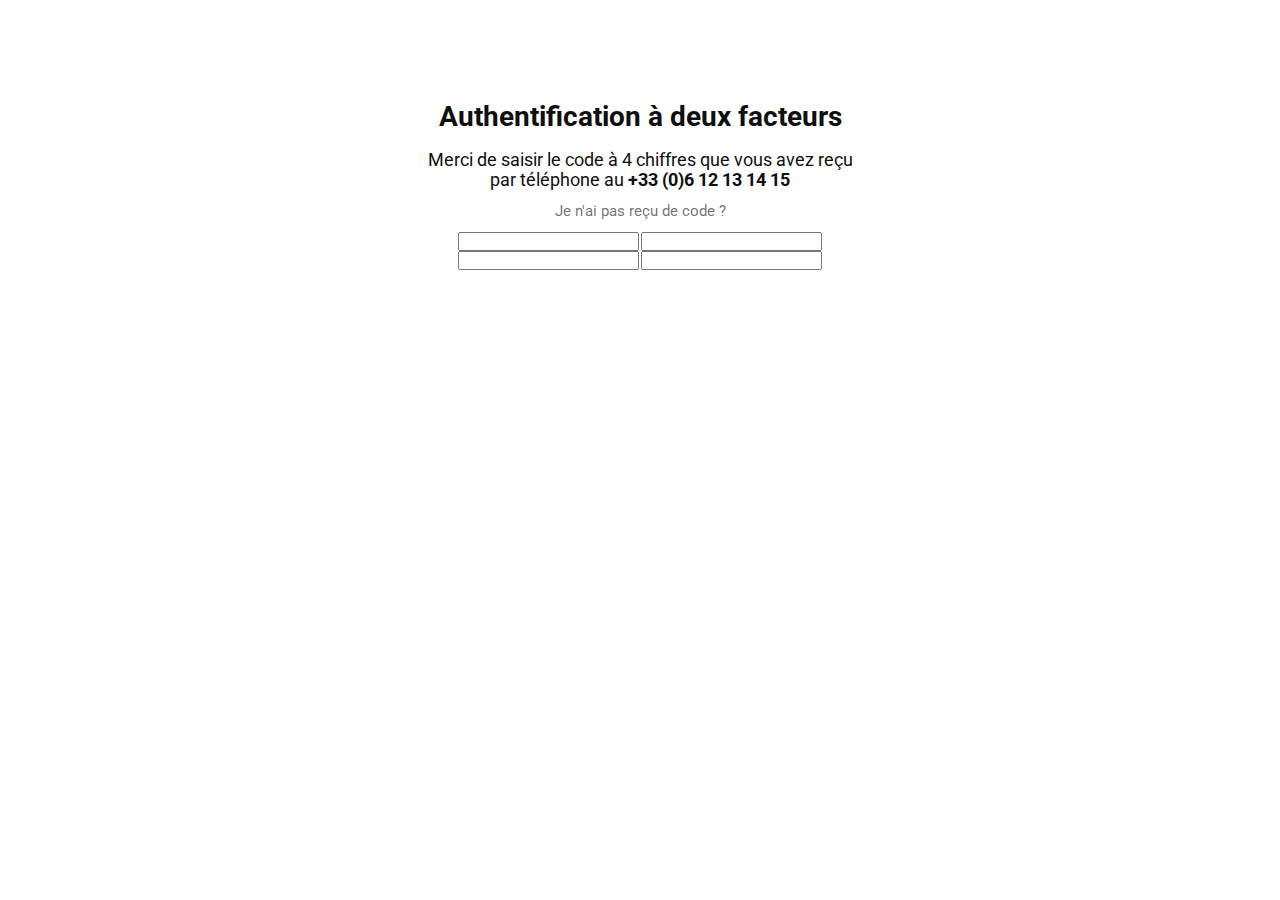
==== login.html @ 9f0adcac "alphacap test - step 1" ====
<!DOCTYPE html>
<html lang="fr">
<head>
    <meta charset="UTF-8">
    <meta http-equiv="X-UA-Compatible" content="IE=edge">
    <meta name="viewport" content="width=device-width, initial-scale=1.0">
    <title>code-auth</title>
    <link rel="stylesheet" href="./login.css">
    <script src="./login.js" defer></script>
</head>
<body>
    <main>
        <div class="container">
            <div class="code-auth-content">
                <h1>Authentification à deux facteurs</h1>
                <p>Merci de saisir le code à 4 chiffres que vous avez reçu par téléphone au <strong>+33 (0)6 12 13 14 15</strong></p>
                <a href="/">Je n'ai pas reçu de code ?</a>
                <form action="">
                    <input type="number" name="" id="">
                    <input type="number" name="" id="">
                    <input type="number" name="" id="">
                    <input type="number" name="" id="">
                </form>
            </div>
            <div class="alert-error">
                <span>&nbsp;</span>
            </div>
        </div>
    </main>
</body>
</html>
---- login.css ----
@import url('https://fonts.googleapis.com/css2?family=Bebas+Neue&family=Roboto:wght@400;700&display=swap');

html {
    font-size: 62.5%;
}

body {
    --dark: 15 15 15;
    --grey: 70 70 70;
    --violet: 31 15 87;
}

body, body * {
    margin: 0;
    padding: 0;
    box-sizing: border-box;
    font-family: 'Roboto', sans-serif;
    color: rgb(var(--dark));
}

.container, .code-auth-content {
    display: flex;
    flex-direction: column;
}

.container {
    width: clamp(28rem, 85%, 45rem);
    height: 100vh;
    margin: 0 auto;
    padding-top: 10rem;
}

.code-auth-content {
    width: 100%;
    text-align: center;
    gap: 1.2rem;
}

.code-auth-content h1 {
    font-size: clamp(2.8rem, 50%, 4rem);
    font-weight: 700;
    margin-bottom: .5rem;
}

.code-auth-content p {
    font-size: 1.75rem;
}

.code-auth-content strong {
    font-weight: 700;
}

.code-auth-content a {
    font-size: 1.5rem;
    text-decoration: none;
    color: rgb(var(--dark) / .6);
}
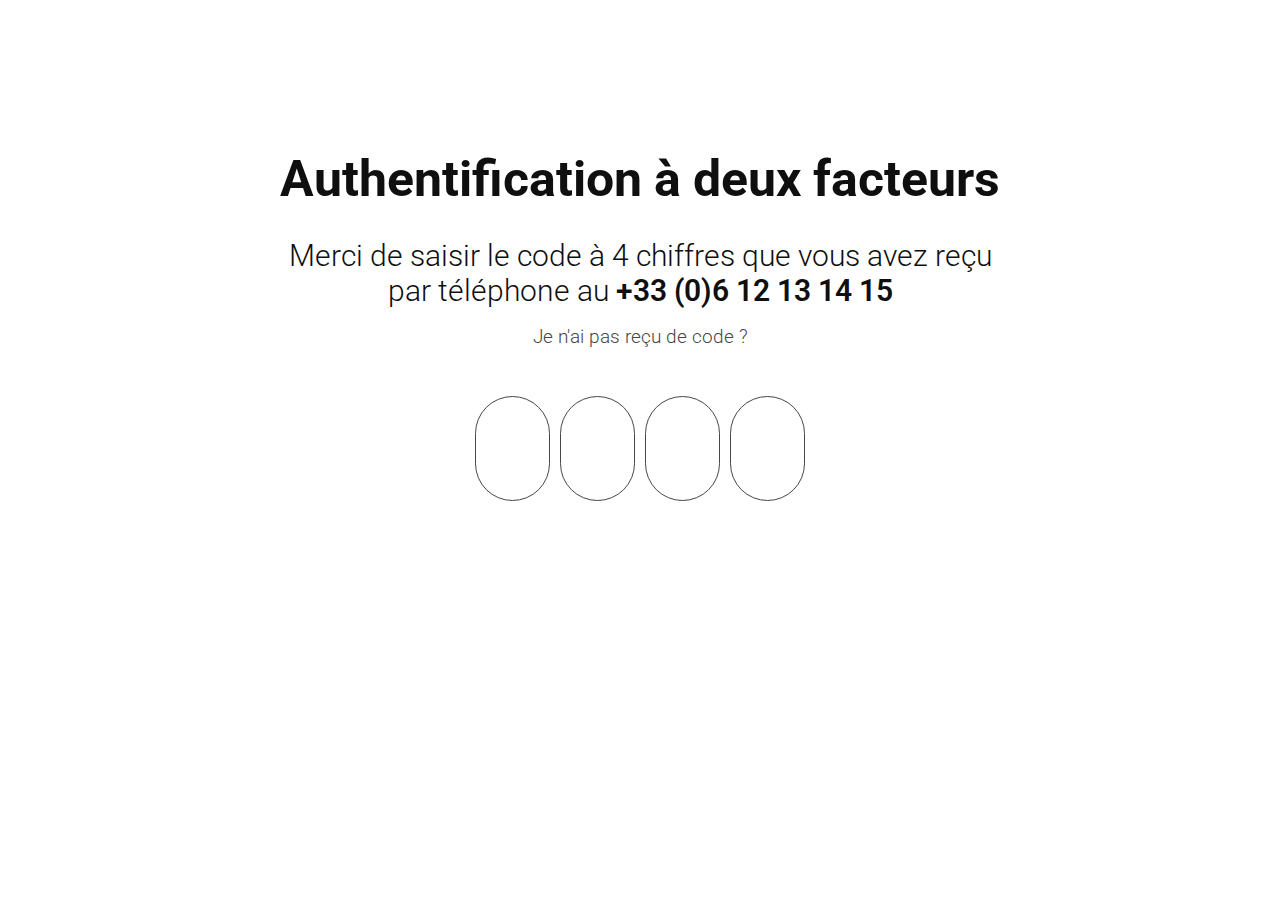
==== commit c056b020: "alphacap test - step 2 (progress on css)" ====
--- a/login.html
+++ b/login.html
@@ -5,6 +5,7 @@
     <meta http-equiv="X-UA-Compatible" content="IE=edge">
     <meta name="viewport" content="width=device-width, initial-scale=1.0">
     <title>code-auth</title>
+    <link rel="shortcut icon" href="https://www.alphacap.fr/favicon.ico" type="image/x-icon">
     <link rel="stylesheet" href="./login.css">
     <script src="./login.js" defer></script>
 </head>
@@ -14,12 +15,12 @@
             <div class="code-auth-content">
                 <h1>Authentification à deux facteurs</h1>
                 <p>Merci de saisir le code à 4 chiffres que vous avez reçu par téléphone au <strong>+33 (0)6 12 13 14 15</strong></p>
-                <a href="/">Je n'ai pas reçu de code ?</a>
+                <a href="#">Je n'ai pas reçu de code ?</a>
                 <form action="">
-                    <input type="number" name="" id="">
-                    <input type="number" name="" id="">
-                    <input type="number" name="" id="">
-                    <input type="number" name="" id="">
+                    <input type="number" name="one" id="one">
+                    <input type="number" name="two" id="two">
+                    <input type="number" name="three" id="three">
+                    <input type="number" name="four" id="four">
                 </form>
             </div>
             <div class="alert-error">
--- a/login.css
+++ b/login.css
@@ -1,14 +1,44 @@
-@import url('https://fonts.googleapis.com/css2?family=Bebas+Neue&family=Roboto:wght@400;700&display=swap');
+@import url('https://fonts.googleapis.com/css2?family=Bebas+Neue&family=Roboto:wght@300;400;600;700&display=swap');
 
 html {
     font-size: 62.5%;
 }
 
+/*================================================| GENERICS |================================================*/
+
 body {
+    /*--------------< Colors >--------------*/
     --dark: 15 15 15;
     --grey: 70 70 70;
     --violet: 31 15 87;
+    
+    /*--------------< Font sizes >--------------*/
+    --base-size: 8vw;
+    --min-size: 3.2rem;
+    --max-size: 5rem;
+    
+    /*--------------< Responsive ratios >--------------*/
+    --h1-ratio: 1;
+    --p-ratio: .6;
+    --link-ratio: .38;
+    --h1-clamp: clamp(calc(var(--min-size) * var(--h1-ratio)), calc(var(--base-size) * var(--h1-ratio)), calc(var(--max-size) * var(--h1-ratio)));
+    --p-clamp: clamp(calc(var(--min-size) * var(--p-ratio)), calc(var(--base-size) * var(--p-ratio)), calc(var(--max-size) * var(--p-ratio)));
+    --link-clamp: clamp(calc(var(--min-size) * var(--link-ratio)), calc(var(--base-size) * var(--link-ratio)), calc(var(--max-size) * var(--link-ratio)));
 }
+
+/*Removing Firefox default appareance of input of type number*/
+input[type="number"] {
+    -moz-appearance: textfield;
+}
+
+/*Removing Chromium default appareance of input of type number*/
+input::-webkit-outer-spin-button,
+input::-webkit-inner-spin-button {
+    -webkit-appearance: none;
+    margin: 0;
+}
+
+/*================================================| MAIN |================================================*/
 
 body, body * {
     margin: 0;
@@ -16,6 +46,7 @@
     box-sizing: border-box;
     font-family: 'Roboto', sans-serif;
     color: rgb(var(--dark));
+    font-weight: 300;
 }
 
 .container, .code-auth-content {
@@ -24,34 +55,60 @@
 }
 
 .container {
-    width: clamp(28rem, 85%, 45rem);
+    justify-content: space-between;
+    width: clamp(28rem, 85%, 75rem);
     height: 100vh;
     margin: 0 auto;
-    padding-top: 10rem;
+    padding-top: 15rem;
 }
 
 .code-auth-content {
     width: 100%;
     text-align: center;
-    gap: 1.2rem;
+    gap: 1.75rem;
 }
 
 .code-auth-content h1 {
-    font-size: clamp(2.8rem, 50%, 4rem);
+    font-size: var(--h1-clamp);
     font-weight: 700;
-    margin-bottom: .5rem;
+    margin-bottom: 1.2rem;
 }
 
 .code-auth-content p {
-    font-size: 1.75rem;
+    font-size: var(--p-clamp);
 }
 
 .code-auth-content strong {
-    font-weight: 700;
+    font-weight: 600;
 }
 
 .code-auth-content a {
-    font-size: 1.5rem;
+    font-size: var(--link-clamp);
     text-decoration: none;
-    color: rgb(var(--dark) / .6);
+    color: rgb(var(--grey));
+}
+
+.code-auth-content a:hover {
+    text-decoration: underline;
+}
+
+.code-auth-content form {
+    margin-top: 3rem;
+    display: inherit;
+    gap: 1rem;
+    justify-content: center;
+}
+
+.code-auth-content form input {
+    width: 7.5rem;
+    height: 10.5rem;
+    border-radius: 5rem;
+    border: .1rem solid rgb(var(--grey));
+    font-size: 6rem;
+    text-align: center;
+}
+
+.code-auth-content form input:target {
+    color: rgb(var(--violet));
+    border: .1rem solid rgb(var(--violet));
 }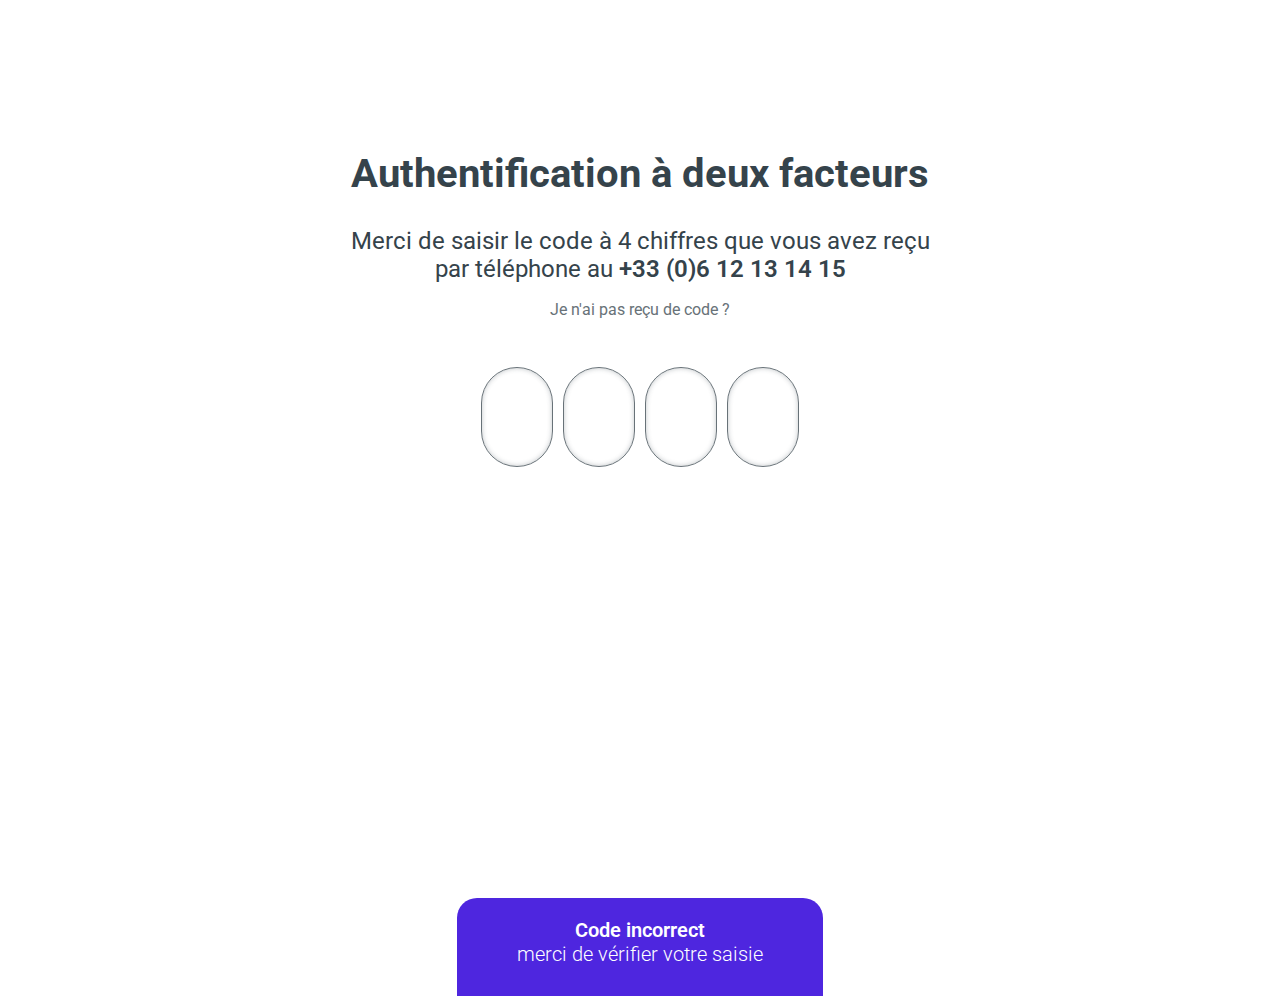
==== commit 6d6cba67: "alphacap test - step 3 (css done | progress on js)" ====
--- a/login.html
+++ b/login.html
@@ -24,7 +24,7 @@
                 </form>
             </div>
             <div class="alert-error">
-                <span>&nbsp;</span>
+                <span></span>
             </div>
         </div>
     </main>
--- a/login.css
+++ b/login.css
@@ -1,29 +1,45 @@
 @import url('https://fonts.googleapis.com/css2?family=Bebas+Neue&family=Roboto:wght@300;400;600;700&display=swap');
+
+:root {
+    /*--------------< Colors >--------------*/
+    --dark: 53 67 75;
+    --grey: 104 114 120;
+    --violet: 78 38 223;
+    --clear: 255 255 255;
+    
+    /*--------------< Sizes >--------------*/
+    --base-size: 8vw;
+    --min-size: 3rem;
+    --max-size: 4rem;
+    
+    /*--------------< Ratios >--------------*/
+    --main-title-ratio: 1;
+    --desc-text-ratio: .6;
+    --link-ratio: .4;
+    --input-width-ratio: 1.8;
+    --input-font-ratio: 1;
+    --alert-ratio: .5;
+
+    /*--------------< Responsive applications >--------------*/
+    --main-title-clamp: clamp(calc(var(--min-size) * var(--main-title-ratio)), calc(var(--base-size) * var(--main-title-ratio)), calc(var(--max-size) * var(--main-title-ratio)));
+    --desc-text-clamp: clamp(calc(var(--min-size) * var(--desc-text-ratio)), calc(var(--base-size) * var(--desc-text-ratio)), calc(var(--max-size) * var(--desc-text-ratio)));
+    --link-clamp: clamp(calc(var(--min-size) * var(--link-ratio)), calc(var(--base-size) * var(--link-ratio)), calc(var(--max-size) * var(--link-ratio)));
+    --input-width-clamp: clamp(calc(var(--min-size) * var(--input-width-ratio)), calc(var(--base-size) * var(--input-width-ratio)), calc(var(--max-size) * var(--input-width-ratio)));
+    --input-font-clamp: clamp(calc(var(--min-size) * var(--input-font-ratio)), calc(var(--base-size) * var(--input-font-ratio)), calc(var(--max-size) * var(--input-font-ratio)));
+    --alert-clamp: clamp(calc(var(--min-size) * var(--alert-ratio)), calc(var(--base-size) * var(--alert-ratio)), calc(var(--max-size) * var(--alert-ratio)));
+
+    /*--------------< Transition >--------------*/
+    --smoothy-anim: ease .5s;
+}
+
+/*================================================| GENERICS |================================================*/
 
 html {
     font-size: 62.5%;
 }
 
-/*================================================| GENERICS |================================================*/
-
-body {
-    /*--------------< Colors >--------------*/
-    --dark: 15 15 15;
-    --grey: 70 70 70;
-    --violet: 31 15 87;
-    
-    /*--------------< Font sizes >--------------*/
-    --base-size: 8vw;
-    --min-size: 3.2rem;
-    --max-size: 5rem;
-    
-    /*--------------< Responsive ratios >--------------*/
-    --h1-ratio: 1;
-    --p-ratio: .6;
-    --link-ratio: .38;
-    --h1-clamp: clamp(calc(var(--min-size) * var(--h1-ratio)), calc(var(--base-size) * var(--h1-ratio)), calc(var(--max-size) * var(--h1-ratio)));
-    --p-clamp: clamp(calc(var(--min-size) * var(--p-ratio)), calc(var(--base-size) * var(--p-ratio)), calc(var(--max-size) * var(--p-ratio)));
-    --link-clamp: clamp(calc(var(--min-size) * var(--link-ratio)), calc(var(--base-size) * var(--link-ratio)), calc(var(--max-size) * var(--link-ratio)));
+strong {
+    font-weight: 600;
 }
 
 /*Removing Firefox default appareance of input of type number*/
@@ -46,17 +62,21 @@
     box-sizing: border-box;
     font-family: 'Roboto', sans-serif;
     color: rgb(var(--dark));
-    font-weight: 300;
 }
 
-.container, .code-auth-content {
+body {
+    overflow: hidden;
+    font-weight: 400;
+}
+
+.container, .code-auth-content, .alert-error {
     display: flex;
     flex-direction: column;
 }
 
 .container {
     justify-content: space-between;
-    width: clamp(28rem, 85%, 75rem);
+    width: clamp(28rem, 85%, 60rem);
     height: 100vh;
     margin: 0 auto;
     padding-top: 15rem;
@@ -69,17 +89,13 @@
 }
 
 .code-auth-content h1 {
-    font-size: var(--h1-clamp);
+    font-size: var(--main-title-clamp);
     font-weight: 700;
     margin-bottom: 1.2rem;
 }
 
 .code-auth-content p {
-    font-size: var(--p-clamp);
-}
-
-.code-auth-content strong {
-    font-weight: 600;
+    font-size: var(--desc-text-clamp);
 }
 
 .code-auth-content a {
@@ -100,15 +116,53 @@
 }
 
 .code-auth-content form input {
-    width: 7.5rem;
-    height: 10.5rem;
+    width: var(--input-width-clamp);
+    aspect-ratio: 1/1.4;
     border-radius: 5rem;
     border: .1rem solid rgb(var(--grey));
-    font-size: 6rem;
+    font-size: var(--input-font-clamp);
+    font-weight: 500;
+    color:  rgb(var(--violet));
     text-align: center;
+    box-shadow: inset 0 0 .5rem rgb(var(--dark) / .3);
 }
 
-.code-auth-content form input:target {
-    color: rgb(var(--violet));
-    border: .1rem solid rgb(var(--violet));
+.code-auth-content form input:focus {
+    outline: rgb(var(--violet));
+    border: .2rem solid rgb(var(--violet));
+    box-shadow: inset 0 0 .5rem rgb(var(--violet) / .3);
+}
+
+.alert-error {
+    align-items: center;
+}
+
+.alert-error > span {
+    position: relative;
+    display: inherit;
+    flex-direction: inherit;
+    width: max-content;
+    border-top-left-radius: 2rem;
+    border-top-right-radius: 2rem;
+    padding: 2rem 6rem 3rem;
+    background: rgb(var(--violet));
+    text-align: center;
+    transition: top var(--smoothy-anim);
+}
+
+.alert-error > span:hover {
+    top: 0;
+}
+
+.alert-error span strong, .alert-error span span {
+    color: rgb(var(--clear));
+}
+
+.alert-error span strong {
+    font-size: var(--alert-clamp);
+}
+
+.alert-error span span {
+    font-size: var(--alert-clamp);
+    font-weight: 300;
 }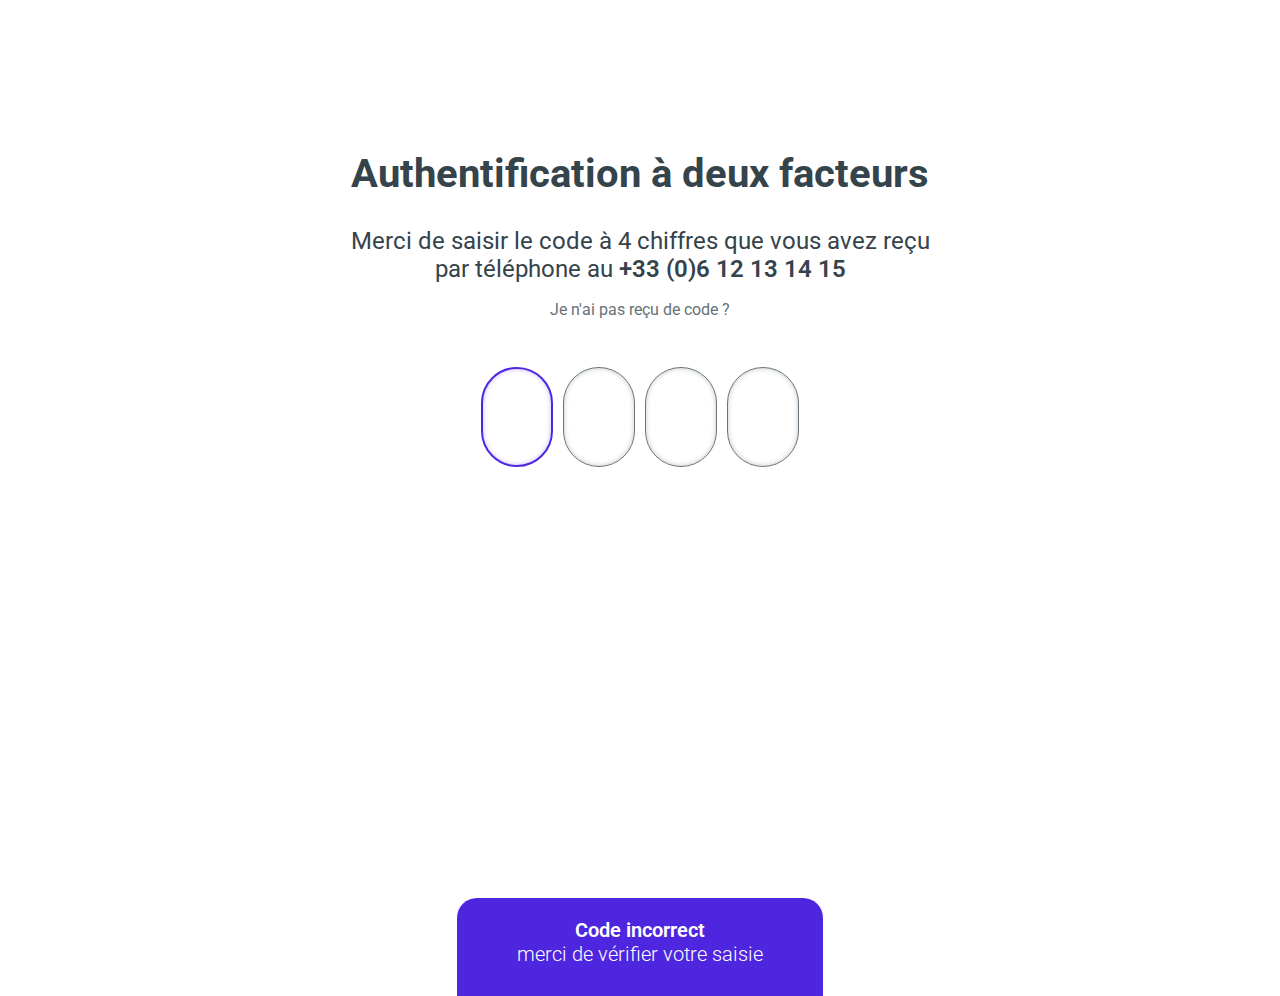
==== commit b0ec73dd: "alphacap test - step 4 (js almost done)" ====
--- a/login.html
+++ b/login.html
@@ -23,7 +23,7 @@
                     <input type="number" name="four" id="four">
                 </form>
             </div>
-            <div class="alert-error">
+            <div class="alert-error hide">
                 <span></span>
             </div>
         </div>
--- a/login.css
+++ b/login.css
@@ -137,6 +137,10 @@
     align-items: center;
 }
 
+.alert-error.hide {
+    visibility: hidden;
+}
+
 .alert-error > span {
     position: relative;
     display: inherit;
@@ -148,10 +152,6 @@
     background: rgb(var(--violet));
     text-align: center;
     transition: top var(--smoothy-anim);
-}
-
-.alert-error > span:hover {
-    top: 0;
 }
 
 .alert-error span strong, .alert-error span span {
